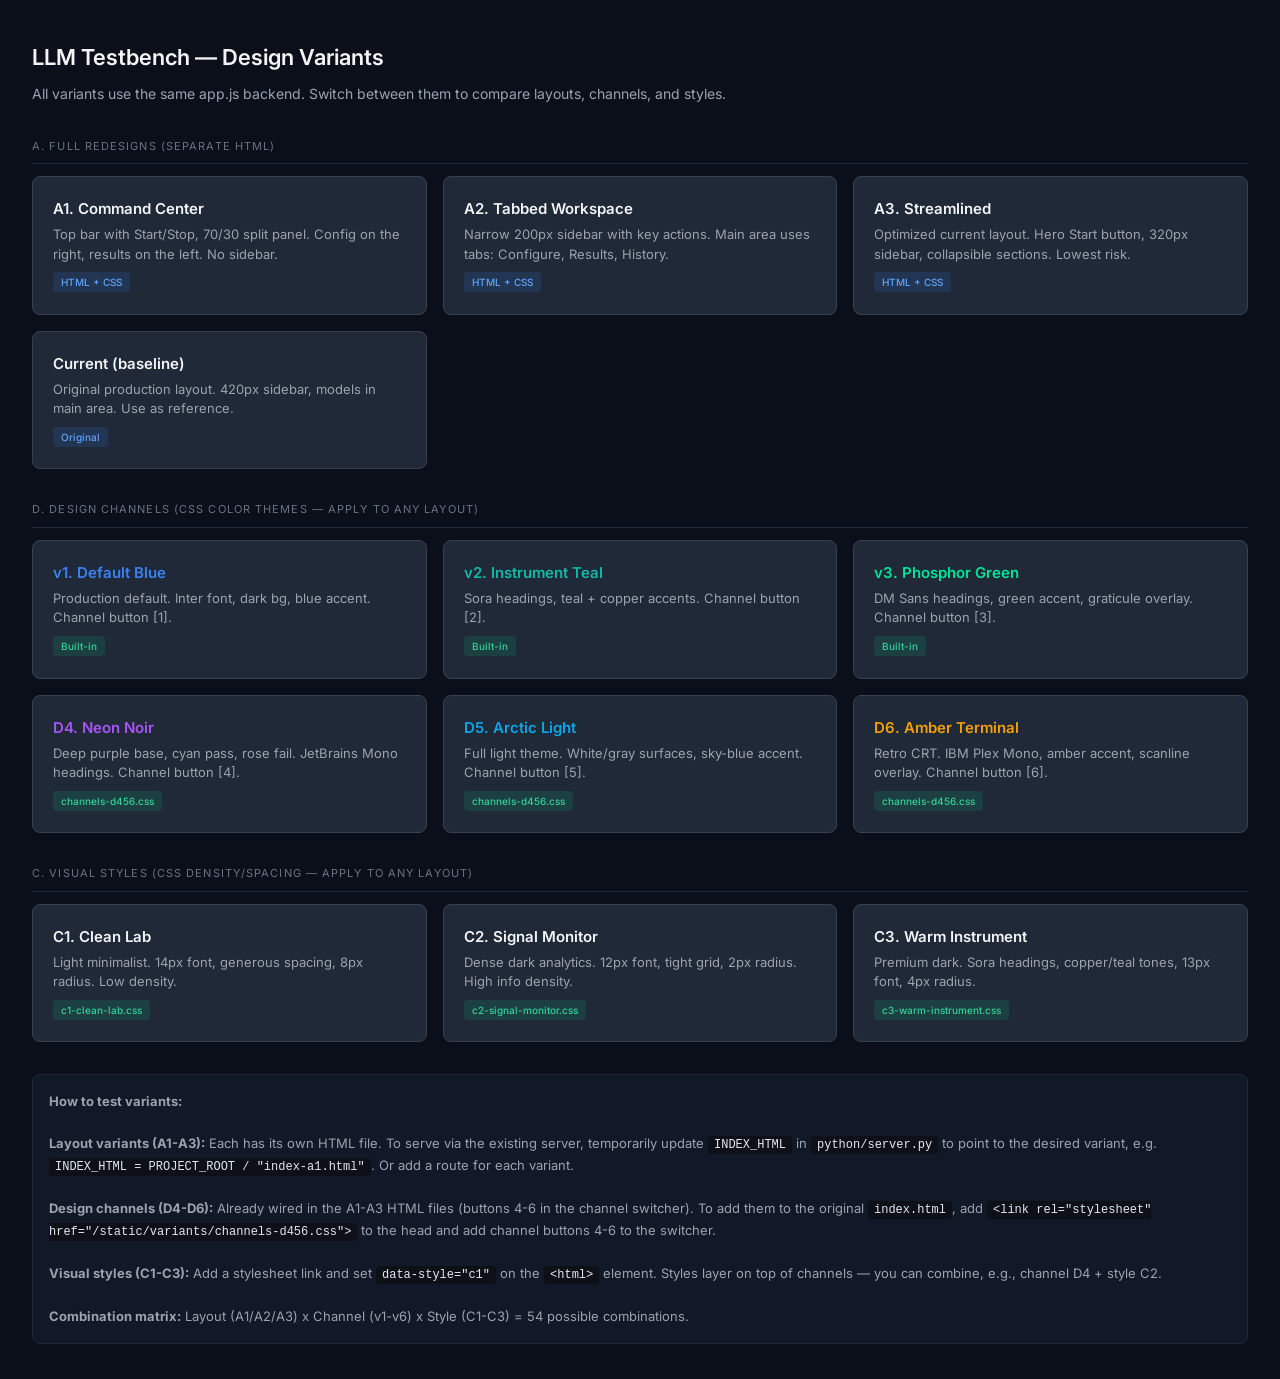
==== static/variants/index.html @ eb8e889f "UI: layout variants + 6 color schemes, nav switcher, SQL/contrast fixes" ====
<!DOCTYPE html>
<html lang="en">
<head>
  <meta charset="UTF-8">
  <meta name="viewport" content="width=device-width, initial-scale=1.0">
  <title>LLM Testbench — Design Variants</title>
  <link rel="preconnect" href="https://fonts.googleapis.com">
  <link href="https://fonts.googleapis.com/css2?family=Inter:wght@400;500;600&display=swap" rel="stylesheet">
  <style>
    * { box-sizing: border-box; margin: 0; }
    body {
      font-family: 'Inter', sans-serif;
      background: #0b0f1a;
      color: #f3f4f6;
      padding: 40px 32px;
      line-height: 1.6;
    }
    h1 { font-size: 22px; font-weight: 600; margin-bottom: 8px; }
    .subtitle { color: #9ca3af; font-size: 14px; margin-bottom: 32px; }
    .section { margin-bottom: 32px; }
    .section-label {
      font-size: 11px;
      text-transform: uppercase;
      letter-spacing: 0.1em;
      color: #6b7280;
      margin-bottom: 12px;
      padding-bottom: 8px;
      border-bottom: 1px solid #1f2937;
    }
    .grid {
      display: grid;
      grid-template-columns: repeat(auto-fill, minmax(300px, 1fr));
      gap: 16px;
    }
    .card {
      background: #1f2937;
      border: 1px solid #374151;
      border-radius: 8px;
      padding: 20px;
      text-decoration: none;
      color: #f3f4f6;
      transition: border-color 0.15s, background 0.15s;
    }
    .card:hover {
      border-color: #3b82f6;
      background: #1e293b;
    }
    .card-title { font-weight: 600; font-size: 15px; margin-bottom: 4px; }
    .card-desc { color: #9ca3af; font-size: 13px; line-height: 1.5; }
    .card-tag {
      display: inline-block;
      font-size: 10px;
      padding: 2px 8px;
      border-radius: 4px;
      margin-top: 8px;
      font-weight: 500;
    }
    .tag-html { background: rgba(59,130,246,0.15); color: #60a5fa; }
    .tag-css { background: rgba(16,185,129,0.15); color: #34d399; }
    .note {
      margin-top: 32px;
      padding: 16px;
      background: #111827;
      border: 1px solid #1f2937;
      border-radius: 8px;
      font-size: 13px;
      color: #9ca3af;
      line-height: 1.6;
    }
    code {
      background: #0d1117;
      padding: 2px 6px;
      border-radius: 3px;
      font-size: 12px;
      color: #e2e8f0;
    }
  </style>
</head>
<body>

  <h1>LLM Testbench — Design Variants</h1>
  <div class="subtitle">All variants use the same app.js backend. Switch between them to compare layouts, channels, and styles.</div>

  <div class="section">
    <div class="section-label">A. Full Redesigns (separate HTML)</div>
    <div class="grid">
      <a href="/index-a1.html" class="card" target="_blank">
        <div class="card-title">A1. Command Center</div>
        <div class="card-desc">Top bar with Start/Stop, 70/30 split panel. Config on the right, results on the left. No sidebar.</div>
        <span class="card-tag tag-html">HTML + CSS</span>
      </a>
      <a href="/index-a2.html" class="card" target="_blank">
        <div class="card-title">A2. Tabbed Workspace</div>
        <div class="card-desc">Narrow 200px sidebar with key actions. Main area uses tabs: Configure, Results, History.</div>
        <span class="card-tag tag-html">HTML + CSS</span>
      </a>
      <a href="/index-a3.html" class="card" target="_blank">
        <div class="card-title">A3. Streamlined</div>
        <div class="card-desc">Optimized current layout. Hero Start button, 320px sidebar, collapsible sections. Lowest risk.</div>
        <span class="card-tag tag-html">HTML + CSS</span>
      </a>
      <a href="/" class="card" target="_blank">
        <div class="card-title">Current (baseline)</div>
        <div class="card-desc">Original production layout. 420px sidebar, models in main area. Use as reference.</div>
        <span class="card-tag tag-html">Original</span>
      </a>
    </div>
  </div>

  <div class="section">
    <div class="section-label">D. Design Channels (CSS color themes — apply to any layout)</div>
    <div class="grid">
      <div class="card">
        <div class="card-title" style="color:#3b82f6">v1. Default Blue</div>
        <div class="card-desc">Production default. Inter font, dark bg, blue accent. Channel button [1].</div>
        <span class="card-tag tag-css">Built-in</span>
      </div>
      <div class="card">
        <div class="card-title" style="color:#14B8A6">v2. Instrument Teal</div>
        <div class="card-desc">Sora headings, teal + copper accents. Channel button [2].</div>
        <span class="card-tag tag-css">Built-in</span>
      </div>
      <div class="card">
        <div class="card-title" style="color:#00E599">v3. Phosphor Green</div>
        <div class="card-desc">DM Sans headings, green accent, graticule overlay. Channel button [3].</div>
        <span class="card-tag tag-css">Built-in</span>
      </div>
      <div class="card">
        <div class="card-title" style="color:#A855F7">D4. Neon Noir</div>
        <div class="card-desc">Deep purple base, cyan pass, rose fail. JetBrains Mono headings. Channel button [4].</div>
        <span class="card-tag tag-css">channels-d456.css</span>
      </div>
      <div class="card">
        <div class="card-title" style="color:#0EA5E9">D5. Arctic Light</div>
        <div class="card-desc">Full light theme. White/gray surfaces, sky-blue accent. Channel button [5].</div>
        <span class="card-tag tag-css">channels-d456.css</span>
      </div>
      <div class="card">
        <div class="card-title" style="color:#F59E0B">D6. Amber Terminal</div>
        <div class="card-desc">Retro CRT. IBM Plex Mono, amber accent, scanline overlay. Channel button [6].</div>
        <span class="card-tag tag-css">channels-d456.css</span>
      </div>
    </div>
  </div>

  <div class="section">
    <div class="section-label">C. Visual Styles (CSS density/spacing — apply to any layout)</div>
    <div class="grid">
      <div class="card">
        <div class="card-title">C1. Clean Lab</div>
        <div class="card-desc">Light minimalist. 14px font, generous spacing, 8px radius. Low density.</div>
        <span class="card-tag tag-css">c1-clean-lab.css</span>
      </div>
      <div class="card">
        <div class="card-title">C2. Signal Monitor</div>
        <div class="card-desc">Dense dark analytics. 12px font, tight grid, 2px radius. High info density.</div>
        <span class="card-tag tag-css">c2-signal-monitor.css</span>
      </div>
      <div class="card">
        <div class="card-title">C3. Warm Instrument</div>
        <div class="card-desc">Premium dark. Sora headings, copper/teal tones, 13px font, 4px radius.</div>
        <span class="card-tag tag-css">c3-warm-instrument.css</span>
      </div>
    </div>
  </div>

  <div class="note">
    <strong>How to test variants:</strong><br><br>
    <strong>Layout variants (A1-A3):</strong> Each has its own HTML file. To serve via the existing server,
    temporarily update <code>INDEX_HTML</code> in <code>python/server.py</code> to point to the desired variant,
    e.g. <code>INDEX_HTML = PROJECT_ROOT / "index-a1.html"</code>. Or add a route for each variant.<br><br>
    <strong>Design channels (D4-D6):</strong> Already wired in the A1-A3 HTML files (buttons 4-6 in the channel switcher).
    To add them to the original <code>index.html</code>, add
    <code>&lt;link rel="stylesheet" href="/static/variants/channels-d456.css"&gt;</code> to the head
    and add channel buttons 4-6 to the switcher.<br><br>
    <strong>Visual styles (C1-C3):</strong> Add a stylesheet link and set <code>data-style="c1"</code> on the
    <code>&lt;html&gt;</code> element. Styles layer on top of channels — you can combine, e.g., channel D4 + style C2.<br><br>
    <strong>Combination matrix:</strong> Layout (A1/A2/A3) x Channel (v1-v6) x Style (C1-C3) = 54 possible combinations.
  </div>

</body>
</html>
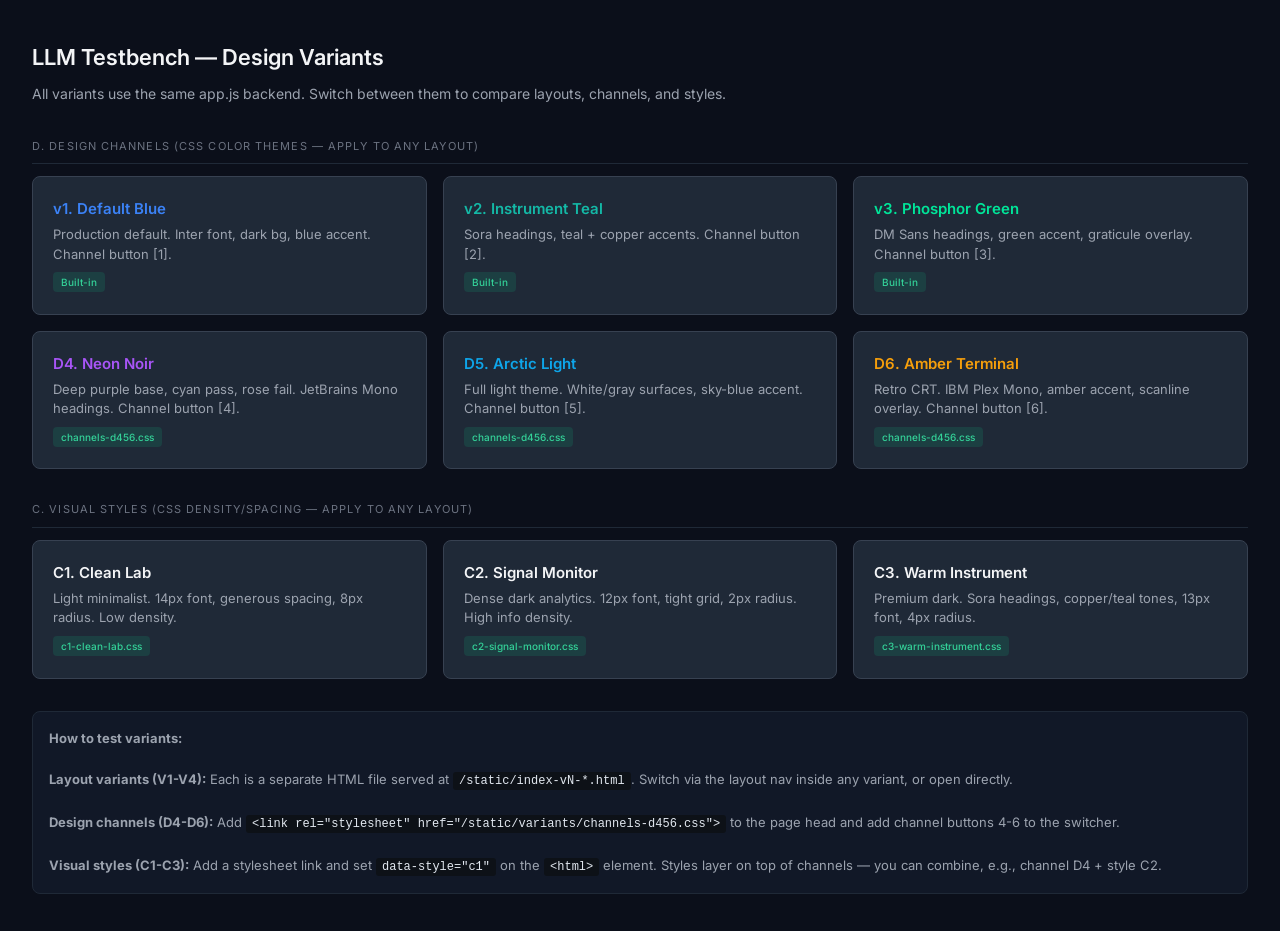
==== commit 8fcc3d34: "chore: remove a1/a2/a3 and index-themes layout experiments Dead code — never linked from production," ====
--- a/static/variants/index.html
+++ b/static/variants/index.html
@@ -82,32 +82,6 @@
   <div class="subtitle">All variants use the same app.js backend. Switch between them to compare layouts, channels, and styles.</div>
 
   <div class="section">
-    <div class="section-label">A. Full Redesigns (separate HTML)</div>
-    <div class="grid">
-      <a href="/index-a1.html" class="card" target="_blank">
-        <div class="card-title">A1. Command Center</div>
-        <div class="card-desc">Top bar with Start/Stop, 70/30 split panel. Config on the right, results on the left. No sidebar.</div>
-        <span class="card-tag tag-html">HTML + CSS</span>
-      </a>
-      <a href="/index-a2.html" class="card" target="_blank">
-        <div class="card-title">A2. Tabbed Workspace</div>
-        <div class="card-desc">Narrow 200px sidebar with key actions. Main area uses tabs: Configure, Results, History.</div>
-        <span class="card-tag tag-html">HTML + CSS</span>
-      </a>
-      <a href="/index-a3.html" class="card" target="_blank">
-        <div class="card-title">A3. Streamlined</div>
-        <div class="card-desc">Optimized current layout. Hero Start button, 320px sidebar, collapsible sections. Lowest risk.</div>
-        <span class="card-tag tag-html">HTML + CSS</span>
-      </a>
-      <a href="/" class="card" target="_blank">
-        <div class="card-title">Current (baseline)</div>
-        <div class="card-desc">Original production layout. 420px sidebar, models in main area. Use as reference.</div>
-        <span class="card-tag tag-html">Original</span>
-      </a>
-    </div>
-  </div>
-
-  <div class="section">
     <div class="section-label">D. Design Channels (CSS color themes — apply to any layout)</div>
     <div class="grid">
       <div class="card">
@@ -166,16 +140,12 @@
 
   <div class="note">
     <strong>How to test variants:</strong><br><br>
-    <strong>Layout variants (A1-A3):</strong> Each has its own HTML file. To serve via the existing server,
-    temporarily update <code>INDEX_HTML</code> in <code>python/server.py</code> to point to the desired variant,
-    e.g. <code>INDEX_HTML = PROJECT_ROOT / "index-a1.html"</code>. Or add a route for each variant.<br><br>
-    <strong>Design channels (D4-D6):</strong> Already wired in the A1-A3 HTML files (buttons 4-6 in the channel switcher).
-    To add them to the original <code>index.html</code>, add
-    <code>&lt;link rel="stylesheet" href="/static/variants/channels-d456.css"&gt;</code> to the head
-    and add channel buttons 4-6 to the switcher.<br><br>
+    <strong>Layout variants (V1-V4):</strong> Each is a separate HTML file served at <code>/static/index-vN-*.html</code>.
+    Switch via the layout nav inside any variant, or open directly.<br><br>
+    <strong>Design channels (D4-D6):</strong> Add <code>&lt;link rel="stylesheet" href="/static/variants/channels-d456.css"&gt;</code>
+    to the page head and add channel buttons 4-6 to the switcher.<br><br>
     <strong>Visual styles (C1-C3):</strong> Add a stylesheet link and set <code>data-style="c1"</code> on the
-    <code>&lt;html&gt;</code> element. Styles layer on top of channels — you can combine, e.g., channel D4 + style C2.<br><br>
-    <strong>Combination matrix:</strong> Layout (A1/A2/A3) x Channel (v1-v6) x Style (C1-C3) = 54 possible combinations.
+    <code>&lt;html&gt;</code> element. Styles layer on top of channels — you can combine, e.g., channel D4 + style C2.
   </div>
 
 </body>
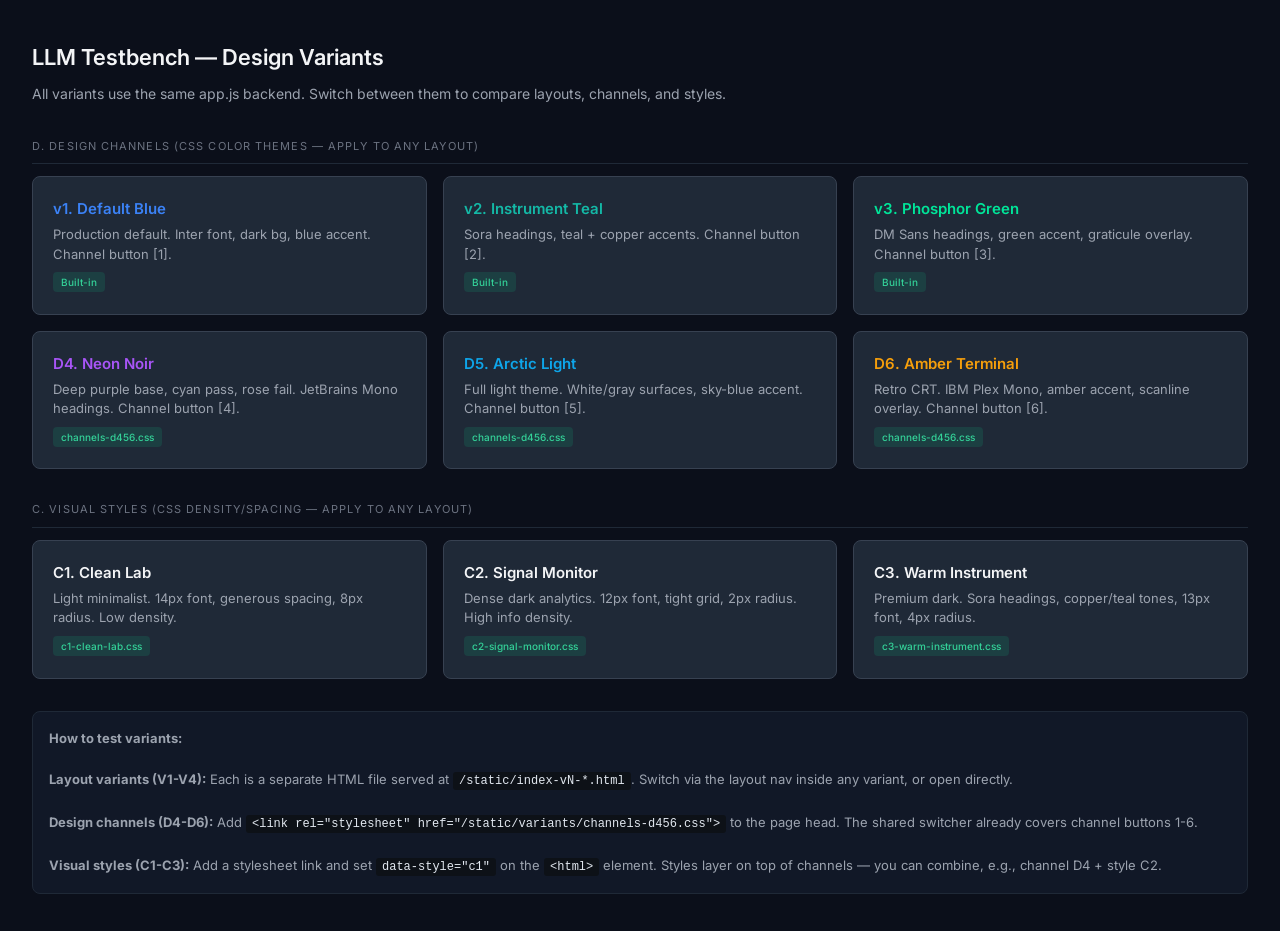
==== commit b6fcd148: "feat: v2/v3/v4 layout improvements — slideout, tab a11y, dock rebuild app.js: - v2-dock: bind settin" ====
--- a/static/variants/index.html
+++ b/static/variants/index.html
@@ -143,7 +143,7 @@
     <strong>Layout variants (V1-V4):</strong> Each is a separate HTML file served at <code>/static/index-vN-*.html</code>.
     Switch via the layout nav inside any variant, or open directly.<br><br>
     <strong>Design channels (D4-D6):</strong> Add <code>&lt;link rel="stylesheet" href="/static/variants/channels-d456.css"&gt;</code>
-    to the page head and add channel buttons 4-6 to the switcher.<br><br>
+    to the page head. The shared switcher already covers channel buttons 1-6.<br><br>
     <strong>Visual styles (C1-C3):</strong> Add a stylesheet link and set <code>data-style="c1"</code> on the
     <code>&lt;html&gt;</code> element. Styles layer on top of channels — you can combine, e.g., channel D4 + style C2.
   </div>
